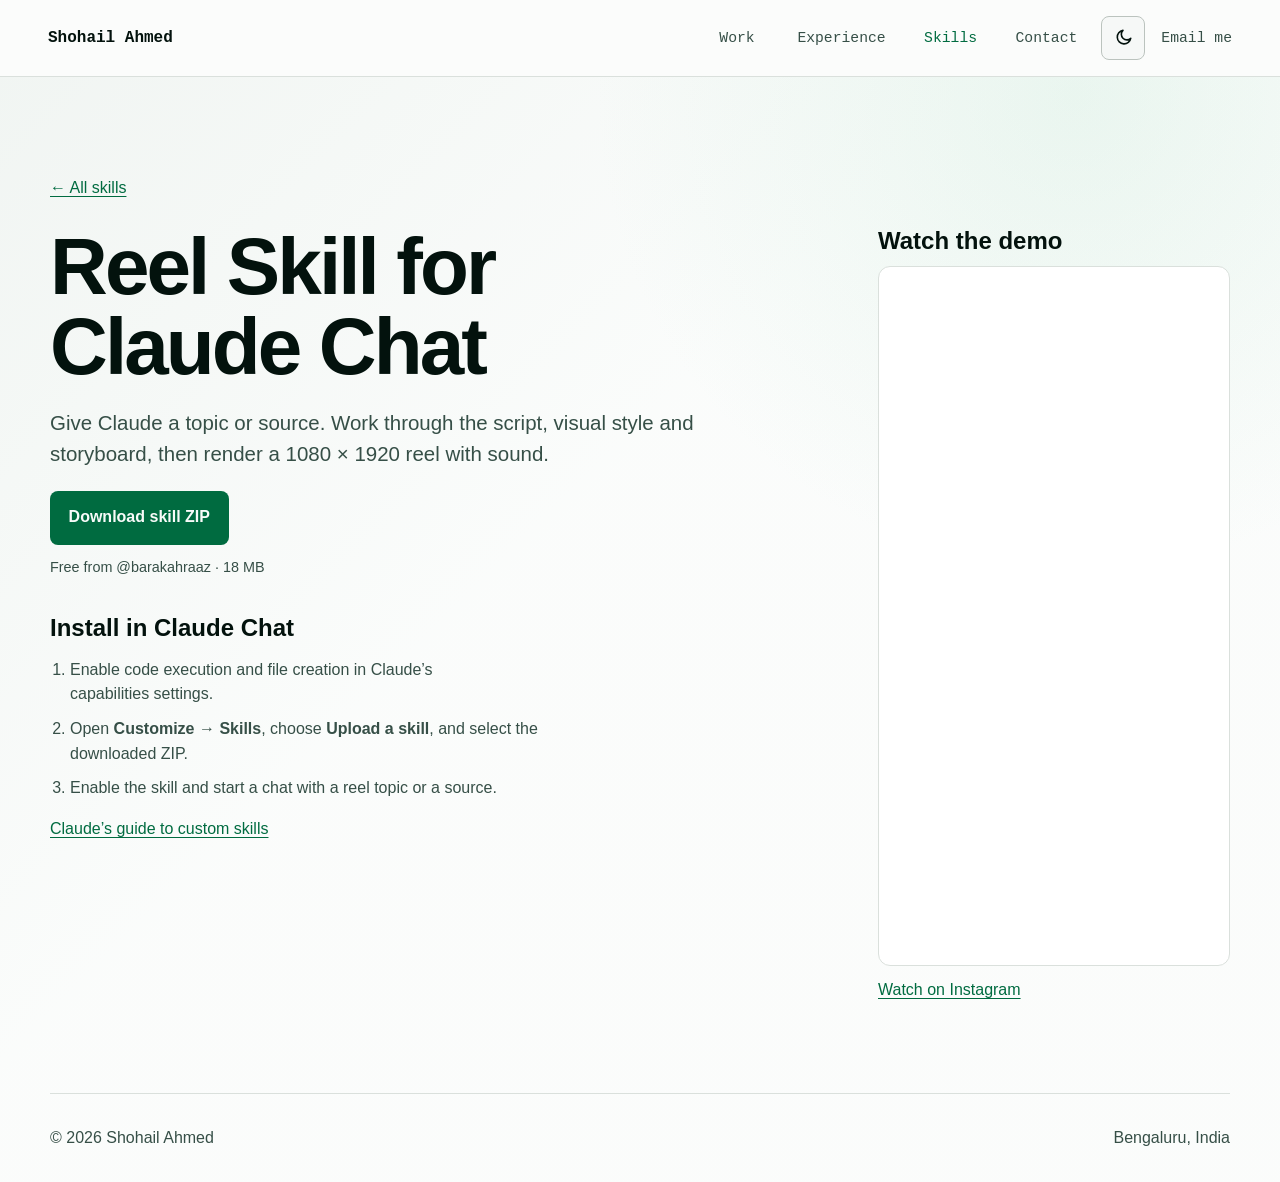
==== skills/reel-skill-chat/index.html @ 1957d070 "Publish Reel Skill for Claude Chat" ====
<!doctype html>
<html lang="en">
  <head>
    <meta charset="utf-8" />
    <meta name="viewport" content="width=device-width, initial-scale=1" />
    <title>Reel Skill for Claude Chat | Shohail Ahmed</title>
    <meta name="description" content="Download the free Claude skill for making motion-graphics Instagram reels. Watch the original demo from @barakahraaz." />
    <meta name="theme-color" content="#f8fbf8" />
    <link rel="canonical" href="https://shohail.dev/skills/reel-skill-chat/" />
    <link rel="stylesheet" href="/styles.css" />
  </head>
  <body>
    <a class="skip-link" href="#main">Skip to content</a>

    <header class="site-header" aria-label="Primary navigation">
      <a class="brand" href="/" aria-label="Shohail Ahmed home"
        >Shohail Ahmed</a
      >
      <button
        class="hamburger"
        type="button"
        data-hamburger
        aria-label="Open navigation"
        aria-expanded="false"
      >
        <span></span><span></span><span></span>
      </button>
      <div class="nav-drawer">
        <nav class="nav" aria-label="Main">
          <a href="/#work">Work</a>
          <a href="/#experience">Experience</a>
          <a href="/skills/" aria-current="true">Skills</a>
          <a href="/#contact">Contact</a>
        </nav>
        <div class="header-actions">
          <button
            class="theme-toggle"
            type="button"
            data-theme-toggle
            aria-label="Switch to dark theme"
          >
            <svg
              class="theme-icon theme-icon-moon"
              viewBox="0 0 24 24"
              aria-hidden="true"
            >
              <path
                d="M21 12.8A8.5 8.5 0 1 1 11.2 3a6.5 6.5 0 0 0 9.8 9.8Z"
              ></path>
            </svg>
            <svg
              class="theme-icon theme-icon-sun"
              viewBox="0 0 24 24"
              aria-hidden="true"
            >
              <circle cx="12" cy="12" r="4"></circle>
              <path
                d="M12 2v2M12 20v2M4.93 4.93l1.41 1.41M17.66 17.66l1.41 1.41M2 12h2M20 12h2M4.93 19.07l1.41-1.41M17.66 6.34l1.41-1.41"
              ></path>
            </svg>
          </button>
          <a
            class="header-contact"
            href="mailto:suhailh36@outlook.com"
            aria-label="Email Shohail Ahmed"
            >Email me</a
          >
        </div>
      </div>
    </header>

    <main id="main" class="skills-page">
      <a class="skills-back" href="/skills/">← All skills</a>
      <div class="skill-detail">
        <div>
          <h1>Reel Skill for Claude Chat</h1>
          <p class="hero-summary">Give Claude a topic or source. Work through the script, visual style and storyboard, then render a 1080 × 1920 reel with sound.</p>
          <a class="button primary" href="/skills/reel-skill-chat/reel-skill-chat.zip" download>Download skill ZIP</a>
          <p class="skill-meta">Free from @barakahraaz · 18 MB</p>

          <section class="skill-install" aria-labelledby="install-title">
            <h2 id="install-title">Install in Claude Chat</h2>
            <ol>
              <li>Enable code execution and file creation in Claude’s capabilities settings.</li>
              <li>Open <strong>Customize → Skills</strong>, choose <strong>Upload a skill</strong>, and select the downloaded ZIP.</li>
              <li>Enable the skill and start a chat with a reel topic or a source.</li>
            </ol>
            <a href="https://support.claude.com/en/articles/12512180-use-skills-in-claude">Claude’s guide to custom skills</a>
          </section>
        </div>

        <section class="skill-demo" aria-labelledby="demo-title">
          <h2 id="demo-title">Watch the demo</h2>
          <iframe
            src="https://www.instagram.com/p/DfU2XE1g6fe/embed/"
            title="Reel skill demo by @barakahraaz on Instagram"
            loading="lazy"
            allow="encrypted-media; picture-in-picture; fullscreen"
            allowfullscreen
          ></iframe>
          <a href="https://www.instagram.com/p/DfU2XE1g6fe/">Watch on Instagram</a>
        </section>
      </div>
    </main>

    <footer class="site-footer">
      <span>&copy; <span id="year">2026</span> Shohail Ahmed</span>
      <span>Bengaluru, India</span>
    </footer>

    <script src="/script.js"></script>
  </body>
</html>
---- styles.css ----
:root {
  color-scheme: light;
  --bg: oklch(0.990 0.002 158);
  --bg-soft: oklch(0.965 0.006 158);
  --panel: oklch(0.978 0.003 158);
  --panel-2: oklch(0.935 0.010 158);
  --ink: oklch(0.165 0.026 172);
  --muted: oklch(0.405 0.034 172);
  --soft: oklch(0.515 0.040 172);
  --primary: oklch(0.455 0.125 162);
  --primary-ink: oklch(0.985 0.004 158);
  --accent: oklch(0.585 0.165 28);
  --line: oklch(0.810 0.012 158);
  --line-soft: oklch(0.900 0.008 158);
  --header-bg: oklch(0.990 0.002 158 / 0.96);
  --hero-wash: oklch(0.875 0.055 162 / 0.25);
  --max: 1180px;
  --sans: "Avenir Next", "Helvetica Neue", Arial, sans-serif;
  --mono: "SFMono-Regular", Consolas, "Liberation Mono", monospace;
}

:root[data-theme="dark"] {
  color-scheme: dark;
  --bg: oklch(0.090 0.014 172);
  --bg-soft: oklch(0.125 0.026 172);
  --panel: oklch(0.155 0.028 172);
  --panel-2: oklch(0.215 0.036 172);
  --ink: oklch(0.970 0.006 158);
  --muted: oklch(0.810 0.025 165);
  --soft: oklch(0.710 0.035 165);
  --primary: oklch(0.765 0.150 162);
  --primary-ink: oklch(0.105 0.020 172);
  --accent: oklch(0.780 0.145 31);
  --line: oklch(0.330 0.034 172);
  --line-soft: oklch(0.250 0.030 172);
  --header-bg: oklch(0.090 0.014 172 / 0.96);
  --hero-wash: oklch(0.220 0.072 162 / 0.58);
}

* {
  box-sizing: border-box;
}

html {
  scroll-behavior: smooth;
}

body {
  margin: 0;
  min-width: 320px;
  background:
    radial-gradient(circle at 84% 8%, var(--hero-wash), transparent 30rem),
    linear-gradient(135deg, var(--bg-soft), var(--bg) 44%),
    var(--bg);
  color: var(--ink);
  font-family: var(--sans);
  line-height: 1.55;
  text-rendering: optimizeLegibility;
  -webkit-font-smoothing: antialiased;
}

a {
  color: inherit;
}

img {
  display: block;
  max-width: 100%;
  height: auto;
}

h1,
h2,
h3,
p,
figure {
  margin-top: 0;
}

h1,
h2,
h3 {
  text-wrap: balance;
}

p,
li {
  text-wrap: pretty;
}

:focus-visible {
  outline: 2px solid var(--primary);
  outline-offset: 4px;
}

.skip-link {
  position: fixed;
  left: 1rem;
  top: 1rem;
  z-index: 20;
  transform: translateY(calc(-100% - 1.25rem));
  background: var(--ink);
  color: var(--bg);
  padding: 0.72rem 1rem;
  border-radius: 8px;
  font-weight: 700;
}

.skip-link:focus {
  transform: translateY(0);
}

.site-header {
  position: sticky;
  top: 0;
  z-index: 10;
  display: flex;
  align-items: center;
  justify-content: space-between;
  gap: 1.5rem;
  padding: 1rem clamp(1rem, 4vw, 3rem);
  border-bottom: 1px solid var(--line-soft);
  background: var(--header-bg);
}

.brand,
.header-contact,
.nav a,
.project-proof,
.role,
.project-media figcaption,
.timeline-role p {
  font-family: var(--mono);
}

.brand {
  min-height: 44px;
  display: inline-flex;
  align-items: center;
  font-weight: 800;
  text-decoration: none;
}

.nav {
  display: flex;
  gap: clamp(1rem, 3vw, 2.4rem);
}

.nav a,
.header-contact {
  min-width: 44px;
  min-height: 44px;
  display: inline-flex;
  align-items: center;
  justify-content: center;
  color: var(--muted);
  font-size: 0.92rem;
  text-decoration: none;
}

.header-actions {
  display: flex;
  align-items: center;
  gap: 1rem;
}

.theme-toggle {
  width: 44px;
  min-width: 44px;
  min-height: 44px;
  display: grid;
  place-items: center;
  padding: 0;
  border: 1px solid var(--line);
  border-radius: 8px;
  background: var(--panel);
  color: var(--ink);
  cursor: pointer;
}

.theme-icon {
  width: 1.2rem;
  height: 1.2rem;
  fill: none;
  stroke: currentColor;
  stroke-linecap: round;
  stroke-linejoin: round;
  stroke-width: 2;
}

.theme-icon-sun,
:root[data-theme="dark"] .theme-icon-moon {
  display: none;
}

:root[data-theme="dark"] .theme-icon-sun {
  display: block;
}

.nav a:hover,
.theme-toggle:hover,
.header-contact:hover {
  color: var(--ink);
}

.hamburger {
  display: none;
  width: 44px;
  min-width: 44px;
  min-height: 44px;
  padding: 0.6rem;
  border: 1px solid var(--line);
  border-radius: 8px;
  background: var(--panel);
  cursor: pointer;
  flex-direction: column;
  justify-content: center;
  gap: 5px;
}

.hamburger span {
  display: block;
  width: 100%;
  height: 2px;
  border-radius: 1px;
  background: var(--ink);
  transition: transform 0.2s, opacity 0.2s;
}

.hamburger[aria-expanded="true"] span:nth-child(1) {
  transform: translateY(7px) rotate(45deg);
}

.hamburger[aria-expanded="true"] span:nth-child(2) {
  opacity: 0;
}

.hamburger[aria-expanded="true"] span:nth-child(3) {
  transform: translateY(-7px) rotate(-45deg);
}

.nav-drawer {
  display: flex;
  align-items: center;
  gap: 1.5rem;
}

.hero {
  width: min(var(--max), calc(100% - 2rem));
  min-height: calc(100vh - 66px);
  margin: 0 auto;
  display: grid;
  grid-template-columns: minmax(0, 1.2fr) minmax(280px, 0.8fr);
  gap: clamp(2.2rem, 7vw, 6rem);
  align-items: center;
  padding: clamp(4rem, 8vw, 7rem) 0;
}

.role {
  color: var(--primary);
  font-size: clamp(0.82rem, 1.2vw, 0.98rem);
  margin-bottom: 1.1rem;
}

h1 {
  max-width: 11ch;
  margin-bottom: 1.25rem;
  font-size: clamp(3.25rem, 9.6vw, 5.9rem);
  line-height: 0.92;
  letter-spacing: -0.036em;
}

.hero-summary {
  max-width: 62ch;
  color: var(--muted);
  font-size: clamp(1.05rem, 1.7vw, 1.28rem);
}

.hero-actions {
  display: flex;
  flex-wrap: wrap;
  gap: 0.8rem;
  margin-top: 2rem;
}

.button {
  min-height: 48px;
  display: inline-flex;
  align-items: center;
  justify-content: center;
  padding: 0.85rem 1.1rem;
  border: 1px solid var(--line);
  border-radius: 8px;
  text-decoration: none;
  font-weight: 800;
}

.button.primary {
  border-color: transparent;
  background: var(--primary);
  color: var(--primary-ink);
}

.button.secondary:hover {
  border-color: var(--primary);
}

.proof-stack {
  display: grid;
  gap: 0.85rem;
}

.proof-card {
  border: 1px solid var(--line);
  border-radius: 12px;
  padding: clamp(1rem, 2vw, 1.25rem);
  background: linear-gradient(135deg, var(--panel), var(--bg));
}

.proof-card-ai {
  background:
    linear-gradient(135deg, var(--panel-2), var(--panel)),
    var(--panel);
}

.proof-card strong,
.proof-card span {
  display: block;
}

.proof-card strong {
  font-size: clamp(1.05rem, 2vw, 1.34rem);
  line-height: 1.2;
}

.proof-card span {
  margin-top: 0.55rem;
  color: var(--muted);
}

.proof-card a {
  display: inline-flex;
  min-height: 44px;
  align-items: center;
  margin-top: 1rem;
  color: var(--primary);
  font-weight: 800;
  text-underline-offset: 0.28em;
}

.about,
.work,
.experience,
.contact {
  width: min(var(--max), calc(100% - 2rem));
  margin: 0 auto;
  padding: clamp(4rem, 9vw, 7rem) 0;
  border-top: 1px solid var(--line-soft);
  scroll-margin-top: 5.5rem;
}

.about {
  display: grid;
  grid-template-columns: minmax(0, 1fr) minmax(280px, 0.8fr);
  gap: clamp(1.6rem, 5vw, 4rem);
  align-items: start;
}

.about-copy h2 {
  margin-bottom: 1rem;
  font-size: clamp(2.35rem, 5vw, 4.15rem);
  line-height: 1;
  letter-spacing: -0.03em;
}

.about-copy p {
  max-width: 60ch;
  color: var(--muted);
  font-size: clamp(1.02rem, 1.6vw, 1.18rem);
}

.about-copy p + p {
  margin-top: 1rem;
}

.about-now {
  margin-top: 1.5rem;
  padding: 0.85rem 1rem;
  border: 1px solid var(--line-soft);
  border-radius: 8px;
  background: var(--panel);
  font-size: 0.92rem;
  color: var(--muted);
}

.about-now strong {
  color: var(--ink);
}

.about-photo {
  margin: 0 0 1.25rem;
}

.about-photo img {
  width: 100%;
  max-width: 180px;
  aspect-ratio: 1;
  border-radius: 50%;
  object-fit: cover;
  border: 3px solid var(--primary);
}

.about-photo figcaption {
  margin-top: 0.55rem;
  font-size: 0.82rem;
  color: var(--soft);
  font-family: var(--mono);
}

.skill-list {
  display: flex;
  flex-wrap: wrap;
  gap: 0.7rem;
  margin: 0;
  padding: 0;
  list-style: none;
  align-content: start;
}

.skill-list li {
  min-height: 44px;
  display: inline-flex;
  align-items: center;
  padding: 0.58rem 0.92rem;
  border: 1px solid var(--line);
  border-radius: 999px;
  background: var(--panel);
  color: var(--ink);
  font-weight: 700;
}

.section-heading {
  display: grid;
  grid-template-columns: minmax(0, 0.9fr) minmax(280px, 0.55fr);
  gap: 2rem;
  align-items: end;
  margin-bottom: clamp(2rem, 5vw, 4rem);
}

.section-heading h2,
.contact h2 {
  margin-bottom: 0;
  font-size: clamp(2.35rem, 5vw, 4.15rem);
  line-height: 1;
  letter-spacing: -0.03em;
}

.section-heading p,
.contact p {
  max-width: 46ch;
  color: var(--muted);
}

.project-list {
  display: grid;
  gap: 1rem;
}

.project {
  display: grid;
  grid-template-columns: minmax(240px, 0.55fr) minmax(0, 1fr);
  gap: clamp(1.2rem, 4vw, 3rem);
  align-items: center;
  padding: clamp(1.2rem, 3vw, 2rem) 0;
  border-top: 1px solid var(--line-soft);
}

.project-copy {
  display: grid;
  gap: 0.7rem;
}

.project h3,
.project-mini h3 {
  margin-bottom: 0;
  font-size: clamp(1.55rem, 3vw, 2.35rem);
  line-height: 1.05;
  letter-spacing: -0.025em;
}

.project p,
.project-mini p {
  color: var(--muted);
  max-width: 58ch;
}

.project-proof {
  color: var(--soft);
  font-size: 0.92rem;
}

.project-links,
.contact-links {
  display: flex;
  flex-wrap: wrap;
  gap: 0.75rem 1.35rem;
}

.project a,
.project-mini a,
.contact-links a {
  width: fit-content;
  min-height: 44px;
  display: inline-flex;
  align-items: center;
  color: var(--primary);
  font-weight: 800;
  text-underline-offset: 0.28em;
}

.project-media {
  margin: 0;
  border: 1px solid var(--line);
  border-radius: 12px;
  overflow: hidden;
  background: var(--panel);
}

.project-media img {
  width: 100%;
  aspect-ratio: 1.44;
  object-fit: cover;
  object-position: top left;
}

.project-media-tight img {
  object-position: center;
}

.project-media figcaption {
  padding: 0.75rem 0.9rem;
  color: var(--soft);
  font-size: 0.78rem;
  border-top: 1px solid var(--line-soft);
}

.project-grid {
  display: grid;
  grid-template-columns: repeat(2, minmax(0, 1fr));
  gap: 1rem;
}

.project-mini {
  min-height: 100%;
  display: grid;
  align-content: start;
  gap: 0.75rem;
  padding: clamp(1.1rem, 3vw, 1.6rem);
  border: 1px solid var(--line);
  border-radius: 12px;
  background: var(--panel);
}

.timeline article {
  display: grid;
  grid-template-columns: minmax(220px, 0.45fr) minmax(0, 1fr);
  gap: clamp(1rem, 5vw, 4rem);
  padding: 1.65rem 0;
  border-top: 1px solid var(--line-soft);
}

.timeline h3 {
  margin-bottom: 0.2rem;
  font-size: clamp(1.25rem, 2vw, 1.65rem);
}

.timeline-role p,
.timeline li {
  color: var(--muted);
}

.timeline ul {
  display: grid;
  gap: 0.5rem;
  margin: 0;
  padding-left: 1.15rem;
}

.timeline li::marker {
  color: var(--primary);
}

.contact {
  min-height: auto;
  display: grid;
  grid-template-columns: minmax(0, 0.85fr) minmax(280px, 0.65fr);
  gap: clamp(2rem, 8vw, 6rem);
  align-content: center;
  align-items: end;
}

.contact h2 {
  max-width: 11ch;
}

.contact p {
  font-size: clamp(1.05rem, 1.6vw, 1.25rem);
}

.contact-links {
  align-content: end;
}

.contact-links a {
  min-height: 44px;
  display: inline-flex;
  align-items: center;
  color: var(--ink);
}

.site-footer {
  width: min(var(--max), calc(100% - 2rem));
  margin: 0 auto;
  padding: 2rem 0;
  border-top: 1px solid var(--line-soft);
  color: var(--muted);
  display: flex;
  justify-content: space-between;
  gap: 1rem;
}

@media (max-width: 920px) {
  .hero,
  .about,
  .project,
  .timeline article,
  .section-heading,
  .contact {
    grid-template-columns: 1fr;
  }

  .hero {
    min-height: auto;
  }

  .project-media {
    order: -1;
  }
}

@media (max-width: 680px) {
  .hamburger {
    display: flex;
  }

  .site-header {
    position: relative;
  }

  .nav-drawer {
    position: fixed;
    inset: 0;
    z-index: -1;
    flex-direction: column;
    justify-content: center;
    gap: 2rem;
    background: var(--bg);
    opacity: 0;
    pointer-events: none;
    transition: opacity 0.25s;
  }

  .nav-drawer[data-open] {
    z-index: 5;
    opacity: 1;
    pointer-events: auto;
  }

  .nav {
    flex-direction: column;
    align-items: center;
    gap: 1.5rem;
  }

  .nav a {
    font-size: 1.2rem;
  }

  .header-actions {
    gap: 1rem;
  }

  .header-contact {
    display: inline-flex;
  }

  .work,
  .experience,
  .contact {
    scroll-margin-top: 1.5rem;
  }

  h1 {
    max-width: 12ch;
    font-size: clamp(3rem, 17vw, 5rem);
  }

  .hero-actions .button {
    flex: 1 1 9rem;
  }

  .project-grid {
    grid-template-columns: 1fr;
  }

  .site-footer {
    flex-direction: column;
  }

  .contact-links a {
    width: 100%;
  }
}

@media (prefers-reduced-motion: reduce) {
  *,
  *::before,
  *::after {
    scroll-behavior: auto !important;
  }
}

.skills-page {
  width: min(var(--max), calc(100% - 2rem));
  min-height: calc(100vh - 10rem);
  margin: 0 auto;
  padding: clamp(3rem, 7vw, 6rem) 0;
}

.skills-page h1 {
  max-width: 15ch;
  font-size: clamp(2.65rem, 7vw, 5rem);
  line-height: 1;
}

.nav a[aria-current] {
  color: var(--primary);
}

.skills-back {
  display: inline-flex;
  align-items: center;
  min-height: 44px;
  margin-bottom: 1rem;
}

.skill-card {
  max-width: 40rem;
  padding: clamp(1.25rem, 4vw, 2.25rem);
  border: 1px solid var(--line-soft);
  border-radius: 12px;
  background: var(--panel);
}

.skill-card h2 a {
  text-decoration: none;
}

.skill-card h2 a:hover {
  text-decoration: underline;
}

.skill-card p:not(.role),
.skill-install li,
.skill-meta {
  color: var(--muted);
}

.skill-detail {
  display: grid;
  grid-template-columns: minmax(0, 1fr) minmax(0, 22rem);
  align-items: start;
  gap: clamp(2rem, 6vw, 6rem);
}

.skill-meta {
  margin: 0.7rem 0 0;
  font-size: 0.9rem;
}

.skill-install {
  margin-top: 2.25rem;
}

.skill-install h2,
.skill-demo h2 {
  margin-bottom: 0.75rem;
  line-height: 1.15;
}

.skill-install ol {
  max-width: 58ch;
  padding-left: 1.25rem;
}

.skill-install li + li {
  margin-top: 0.6rem;
}

.skills-back,
.skill-install a,
.skill-demo a {
  color: var(--primary);
  text-underline-offset: 0.2em;
}

.skill-demo {
  width: min(100%, 22rem);
}

.skill-demo iframe {
  display: block;
  width: 100%;
  height: 700px;
  margin-bottom: 0.75rem;
  border: 1px solid var(--line-soft);
  border-radius: 12px;
  background: white;
}

@media (max-width: 760px) {
  .skill-detail {
    grid-template-columns: minmax(0, 1fr);
  }
}
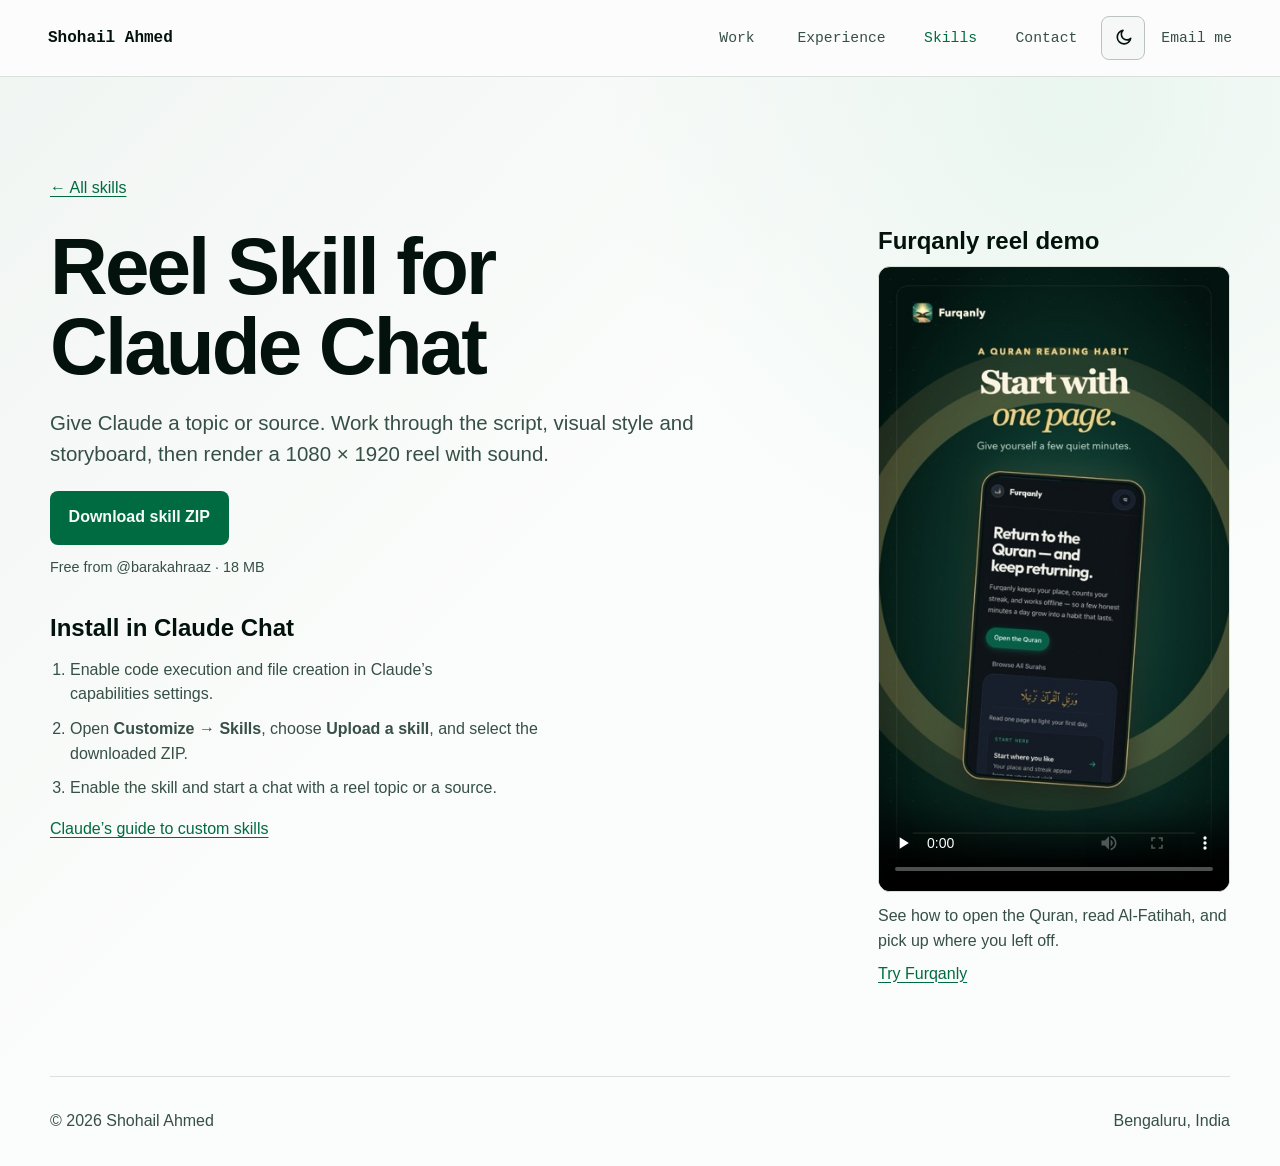
==== commit 6d24456f: "Show Furqanly reel on skill download page" ====
--- a/skills/reel-skill-chat/index.html
+++ b/skills/reel-skill-chat/index.html
@@ -4,7 +4,7 @@
     <meta charset="utf-8" />
     <meta name="viewport" content="width=device-width, initial-scale=1" />
     <title>Reel Skill for Claude Chat | Shohail Ahmed</title>
-    <meta name="description" content="Download the free Claude skill for making motion-graphics Instagram reels. Watch the original demo from @barakahraaz." />
+    <meta name="description" content="Download the free Claude skill for making motion-graphics Instagram reels. Watch a Furqanly demo made with the reel skill." />
     <meta name="theme-color" content="#f8fbf8" />
     <link rel="canonical" href="https://shohail.dev/skills/reel-skill-chat/" />
     <link rel="stylesheet" href="/styles.css" />
@@ -90,15 +90,22 @@
         </div>
 
         <section class="skill-demo" aria-labelledby="demo-title">
-          <h2 id="demo-title">Watch the demo</h2>
-          <iframe
-            src="https://www.instagram.com/p/DfU2XE1g6fe/embed/"
-            title="Reel skill demo by @barakahraaz on Instagram"
-            loading="lazy"
-            allow="encrypted-media; picture-in-picture; fullscreen"
-            allowfullscreen
-          ></iframe>
-          <a href="https://www.instagram.com/p/DfU2XE1g6fe/">Watch on Instagram</a>
+          <h2 id="demo-title">Furqanly reel demo</h2>
+          <video
+            controls
+            playsinline
+            preload="none"
+            width="1080"
+            height="1920"
+            poster="/skills/reel-skill-chat/furqanly-demo.jpg"
+            aria-labelledby="demo-title"
+            aria-describedby="demo-description"
+          >
+            <source src="/skills/reel-skill-chat/furqanly-demo.mp4" type="video/mp4" />
+            <a href="/skills/reel-skill-chat/furqanly-demo.mp4">Download the demo video</a>
+          </video>
+          <p id="demo-description">See how to open the Quran, read Al-Fatihah, and pick up where you left off.</p>
+          <a href="https://furqanly.com/">Try Furqanly</a>
         </section>
       </div>
     </main>
--- a/styles.css
+++ b/styles.css
@@ -818,14 +818,20 @@
   width: min(100%, 22rem);
 }
 
-.skill-demo iframe {
+.skill-demo video {
   display: block;
   width: 100%;
-  height: 700px;
+  height: auto;
+  aspect-ratio: 9 / 16;
   margin-bottom: 0.75rem;
   border: 1px solid var(--line-soft);
   border-radius: 12px;
-  background: white;
+  background: #061e18;
+}
+
+.skill-demo p {
+  margin-bottom: 0.5rem;
+  color: var(--muted);
 }
 
 @media (max-width: 760px) {
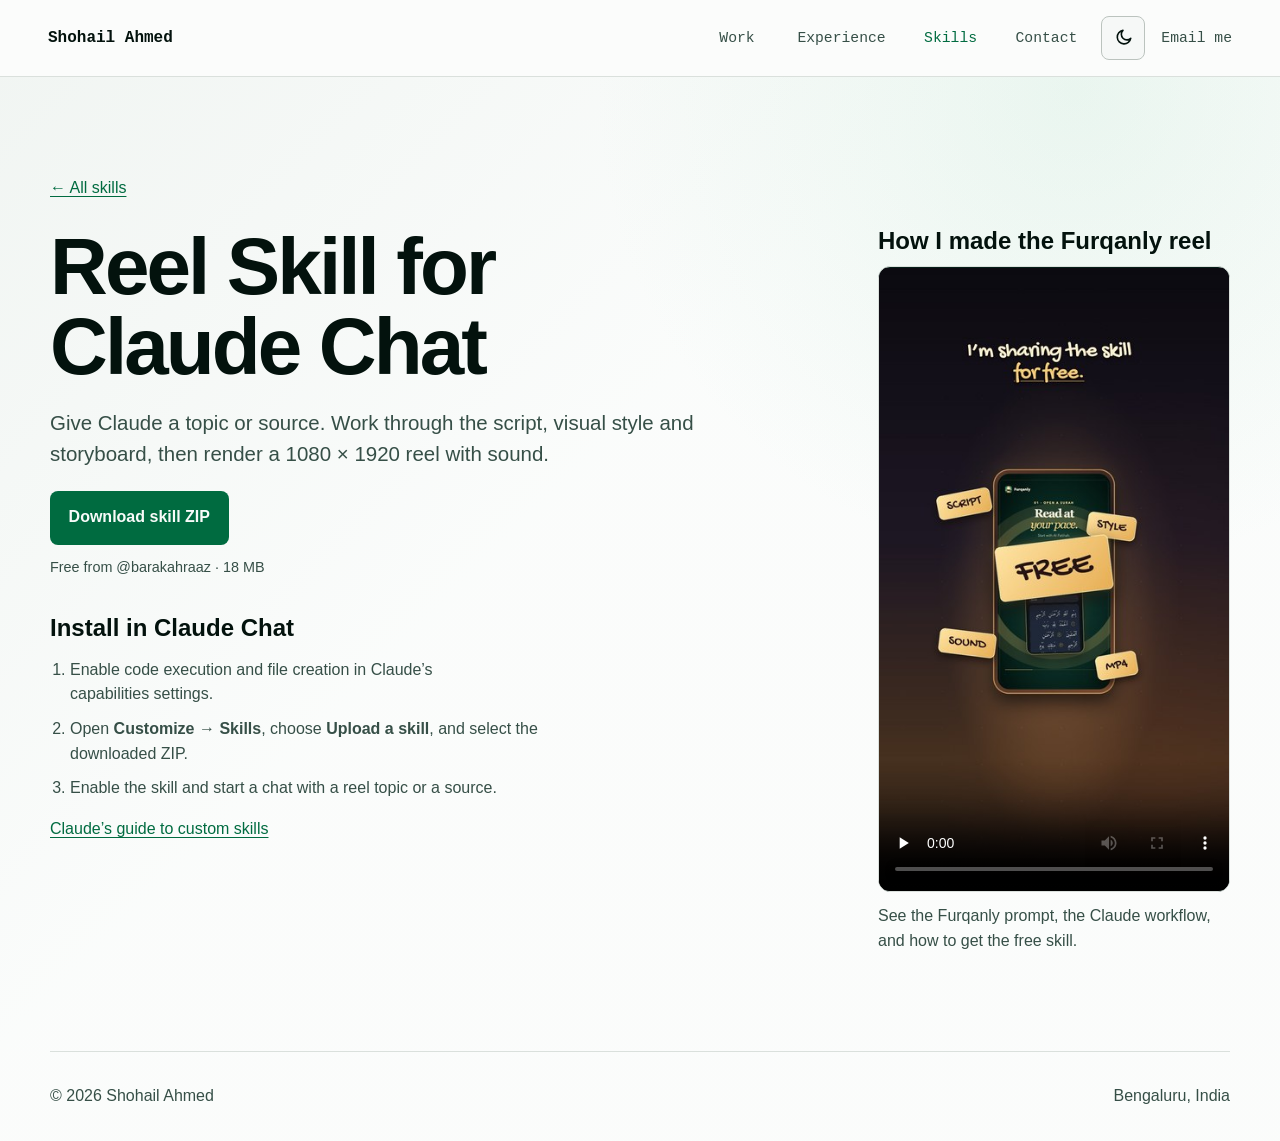
==== commit 082e7976: "Promote the free Reel Skill with a Furqanly example" ====
--- a/skills/reel-skill-chat/index.html
+++ b/skills/reel-skill-chat/index.html
@@ -4,7 +4,7 @@
     <meta charset="utf-8" />
     <meta name="viewport" content="width=device-width, initial-scale=1" />
     <title>Reel Skill for Claude Chat | Shohail Ahmed</title>
-    <meta name="description" content="Download the free Claude skill for making motion-graphics Instagram reels. Watch a Furqanly demo made with the reel skill." />
+    <meta name="description" content="Download the free Claude skill for making motion-graphics Instagram reels. See how Shohail used the reel skill for Furqanly." />
     <meta name="theme-color" content="#f8fbf8" />
     <link rel="canonical" href="https://shohail.dev/skills/reel-skill-chat/" />
     <link rel="stylesheet" href="/styles.css" />
@@ -90,22 +90,21 @@
         </div>
 
         <section class="skill-demo" aria-labelledby="demo-title">
-          <h2 id="demo-title">Furqanly reel demo</h2>
+          <h2 id="demo-title">How I made the Furqanly reel</h2>
           <video
             controls
             playsinline
             preload="none"
             width="1080"
             height="1920"
-            poster="/skills/reel-skill-chat/furqanly-demo.jpg"
+            poster="/skills/reel-skill-chat/furqanly-reel-skill.jpg"
             aria-labelledby="demo-title"
             aria-describedby="demo-description"
           >
-            <source src="/skills/reel-skill-chat/furqanly-demo.mp4" type="video/mp4" />
-            <a href="/skills/reel-skill-chat/furqanly-demo.mp4">Download the demo video</a>
+            <source src="/skills/reel-skill-chat/furqanly-reel-skill.mp4" type="video/mp4" />
+            <a href="/skills/reel-skill-chat/furqanly-reel-skill.mp4">Download the demo video</a>
           </video>
-          <p id="demo-description">See how to open the Quran, read Al-Fatihah, and pick up where you left off.</p>
-          <a href="https://furqanly.com/">Try Furqanly</a>
+          <p id="demo-description">See the Furqanly prompt, the Claude workflow, and how to get the free skill.</p>
         </section>
       </div>
     </main>
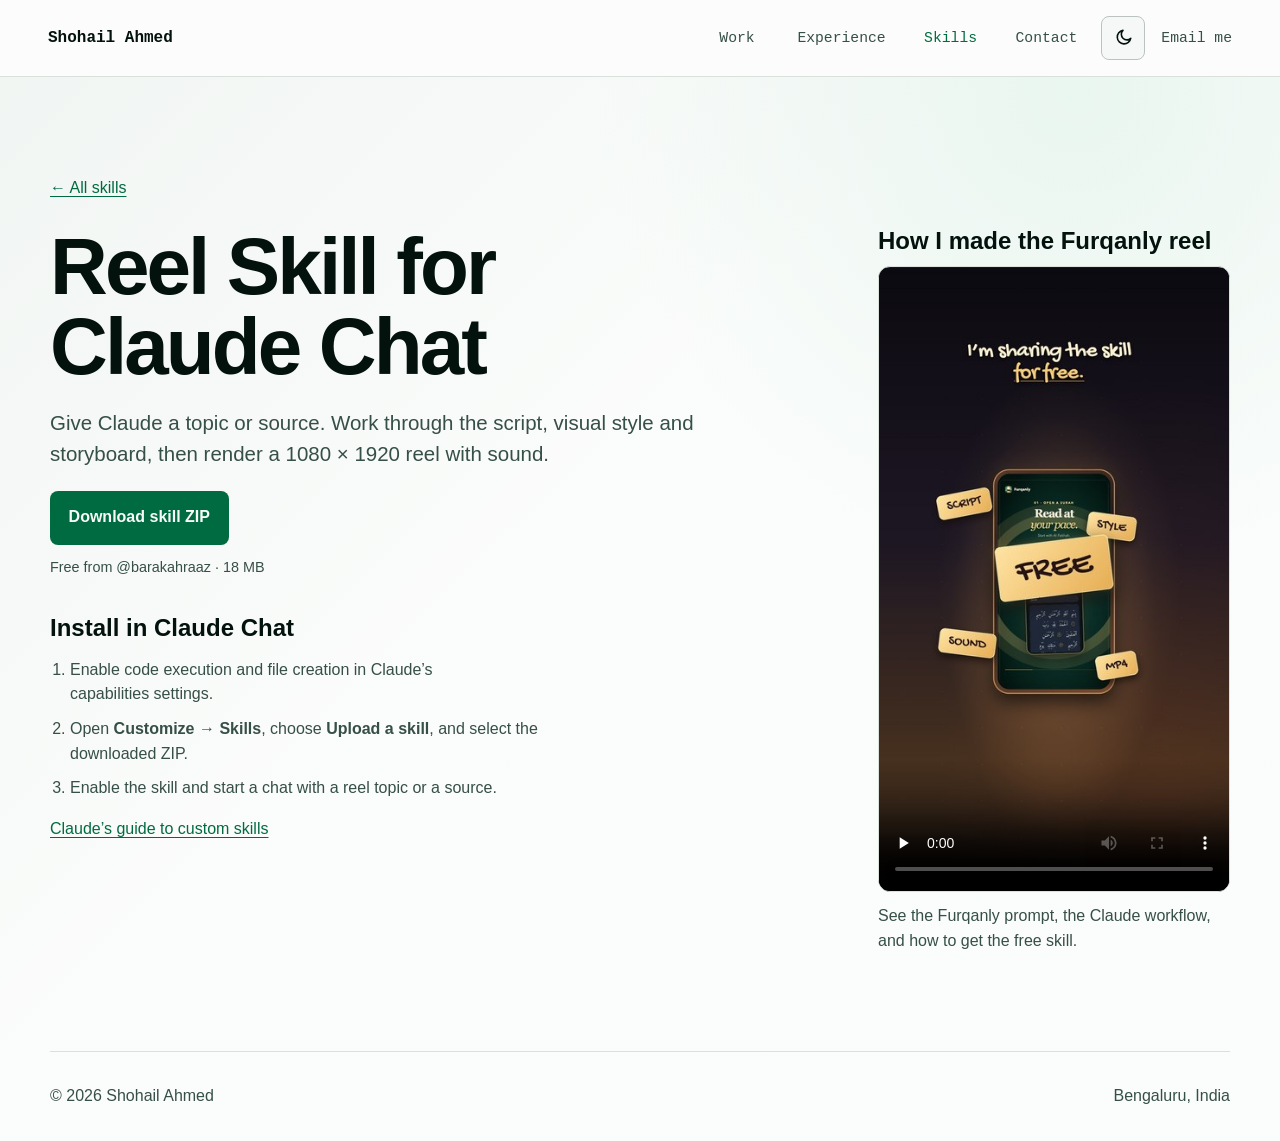
==== commit 8251bec3: "Use the reference reel soundtrack on the Furqanly promo" ====
--- a/skills/reel-skill-chat/index.html
+++ b/skills/reel-skill-chat/index.html
@@ -101,8 +101,8 @@
             aria-labelledby="demo-title"
             aria-describedby="demo-description"
           >
-            <source src="/skills/reel-skill-chat/furqanly-reel-skill.mp4" type="video/mp4" />
-            <a href="/skills/reel-skill-chat/furqanly-reel-skill.mp4">Download the demo video</a>
+            <source src="/skills/reel-skill-chat/furqanly-reel-skill.mp4?v=reference-audio" type="video/mp4" />
+            <a href="/skills/reel-skill-chat/furqanly-reel-skill.mp4?v=reference-audio">Download the demo video</a>
           </video>
           <p id="demo-description">See the Furqanly prompt, the Claude workflow, and how to get the free skill.</p>
         </section>
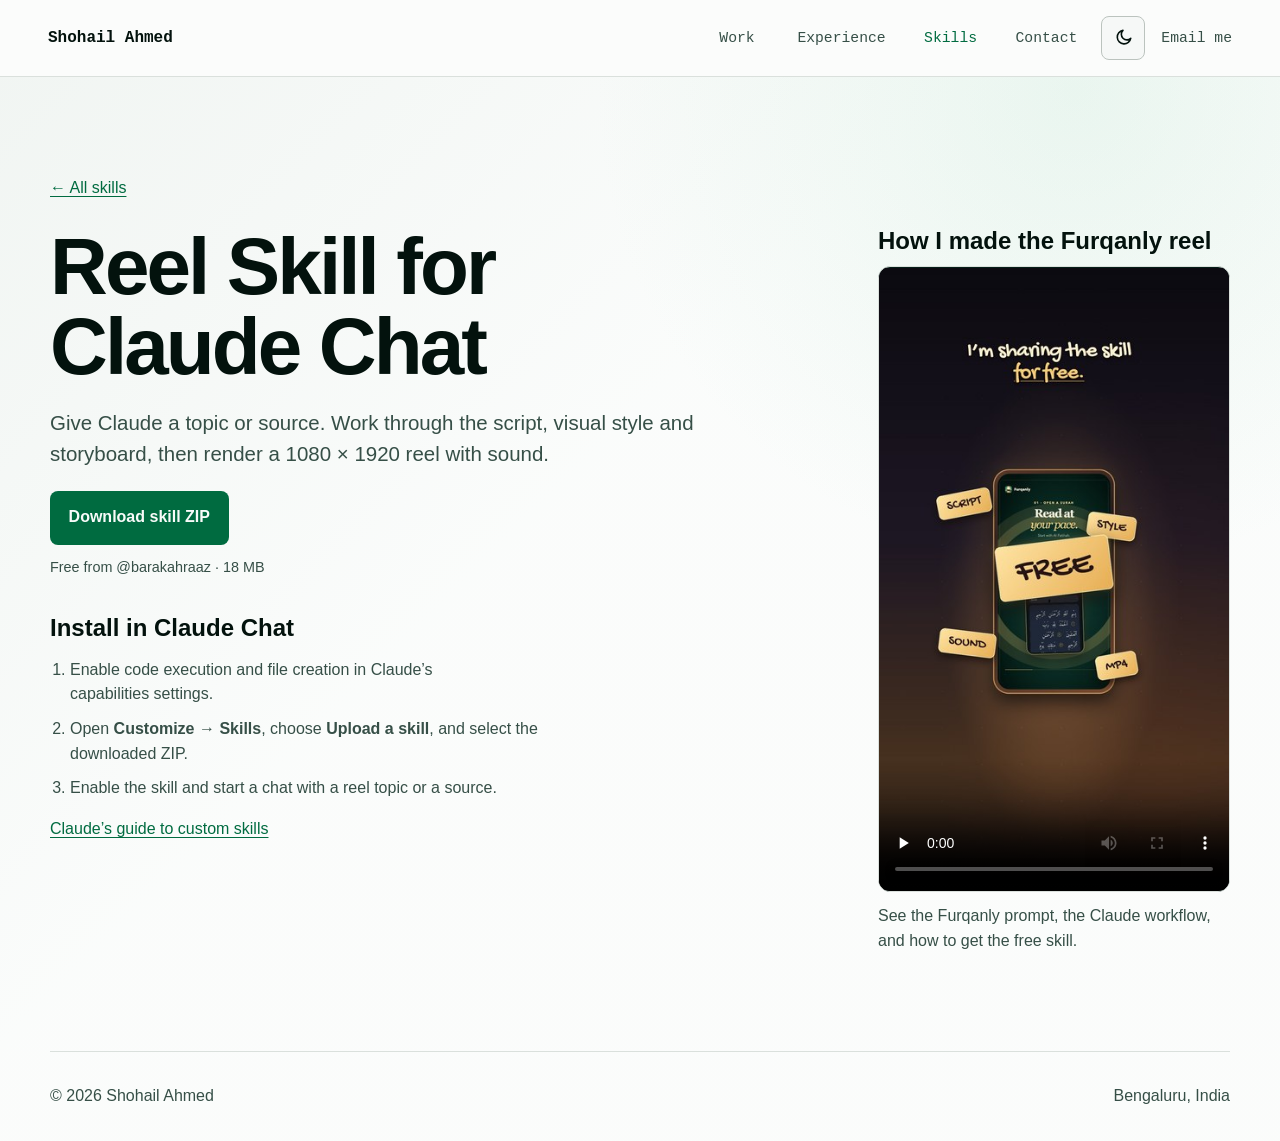
==== commit 09adf5b1: "Ask viewers to follow and DM SKILL" ====
--- a/skills/reel-skill-chat/index.html
+++ b/skills/reel-skill-chat/index.html
@@ -101,8 +101,8 @@
             aria-labelledby="demo-title"
             aria-describedby="demo-description"
           >
-            <source src="/skills/reel-skill-chat/furqanly-reel-skill.mp4?v=reference-audio" type="video/mp4" />
-            <a href="/skills/reel-skill-chat/furqanly-reel-skill.mp4?v=reference-audio">Download the demo video</a>
+            <source src="/skills/reel-skill-chat/furqanly-reel-skill.mp4?v=dm-skill" type="video/mp4" />
+            <a href="/skills/reel-skill-chat/furqanly-reel-skill.mp4?v=dm-skill">Download the demo video</a>
           </video>
           <p id="demo-description">See the Furqanly prompt, the Claude workflow, and how to get the free skill.</p>
         </section>
